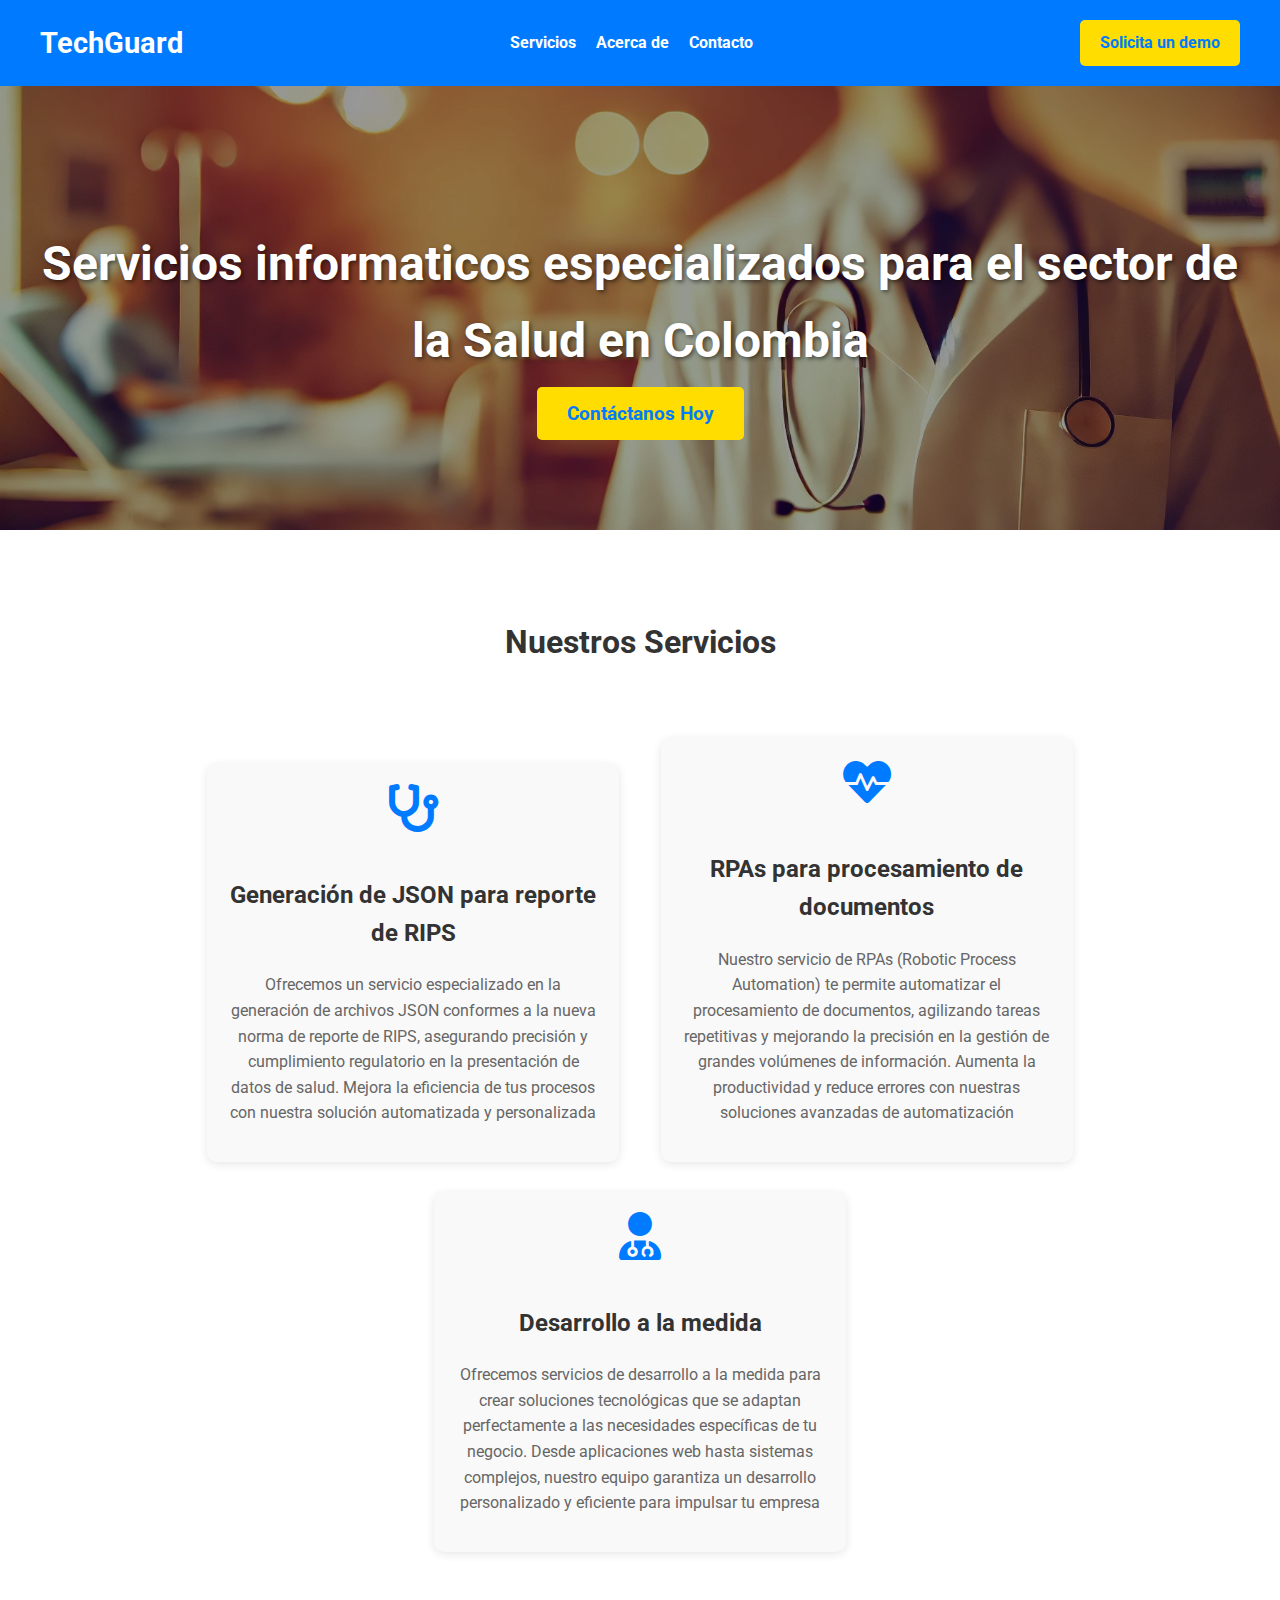
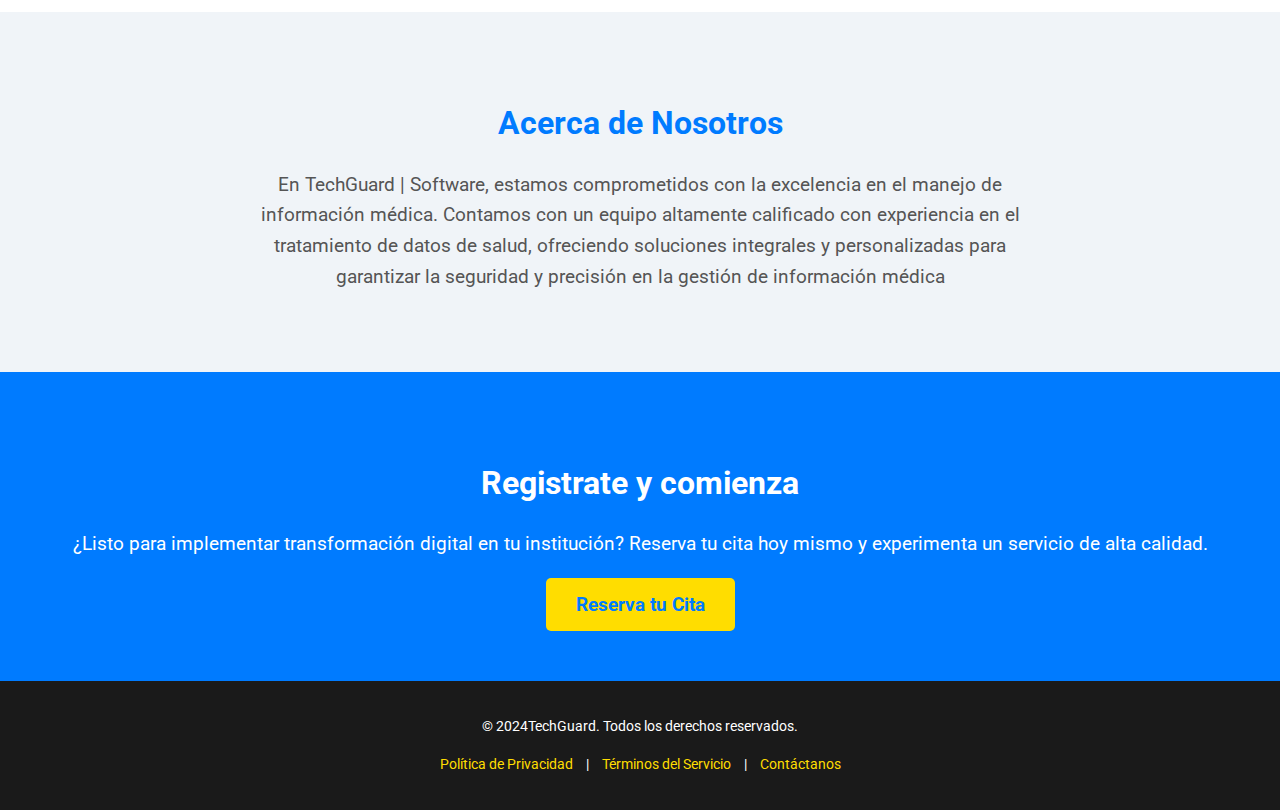
==== index2.html @ 21fa4a16 "Update index2.html" ====
<!DOCTYPE html>
<html lang="es">
<head>
    <meta charset="UTF-8">
    <meta name="viewport" content="width=device-width, initial-scale=1.0">
    <meta name="description" content="Servicios médicos de alta calidad, especializados en el bienestar de su salud. Reserve su cita con los mejores profesionales de la salud.">
    <meta name="keywords" content="Servicios médicos, salud, bienestar, citas médicas, medicina general, especialistas médicos">
    <meta name="author" content="Nombre del Diseñador">

    <title>Salud Integral - Servicios Médicos Profesionales</title>
    
    <!-- Stylesheets -->
    <link rel="stylesheet" href="https://cdnjs.cloudflare.com/ajax/libs/font-awesome/6.0.0-beta3/css/all.min.css">
    <link rel="stylesheet" href="https://fonts.googleapis.com/css2?family=Roboto:wght@400;700&display=swap">

    <style>
        body {
            font-family: 'Roboto', sans-serif;
            margin: 0;
            padding: 0;
            background-color: #f0f4f8;
            color: #333;
            line-height: 1.6;
        }

        header {
            background: #007bff;
            color: #fff;
            padding: 20px 0;
            box-shadow: 0 2px 10px rgba(0, 0, 0, 0.1);
        }

        header .container {
            display: flex;
            justify-content: space-between;
            align-items: center;
            max-width: 1200px;
            margin: 0 auto;
            padding: 0 20px;
        }

        header h1 {
            font-size: 1.8em;
            font-weight: 700;
            margin: 0;
        }

        nav {
            display: flex;
            gap: 20px;
        }

        nav a {
            color: #fff;
            text-decoration: none;
            font-weight: 700;
            transition: color 0.3s ease;
        }

        nav a:hover {
            color: #ffdd00;
        }

        .cta-btn {
            background-color: #ffdd00;
            color: #007bff;
            padding: 10px 20px;
            border-radius: 5px;
            text-decoration: none;
            font-weight: 700;
            transition: background-color 0.3s ease;
        }

        .cta-btn:hover {
            background-color: #ffc107;
        }

        .hero {
            background-image: url('fondo.png'); /* Reemplaza con una imagen médica de alta calidad */
            background-size: cover;
            background-position: center;
            color: white;
            text-align: center;
            padding: 100px 20px;
            display: flex;
            flex-direction: column;
            justify-content: center;
            align-items: center;
            height: 40%;
            position: relative;
        }

        .hero h2 {
            font-size: 3em;
            margin-bottom: 20px;
            text-shadow: 2px 2px 4px rgba(0, 0, 0, 0.5);
        }

        .hero p {
            font-size: 1.2em;
            margin-bottom: 30px;
            max-width: 700px;
            text-shadow: 1px 1px 3px rgba(0, 0, 0, 0.5);
        }

        .hero .cta-btn {
            font-size: 1.2em;
            padding: 15px 30px;
        }

        .hero::before {
            content: '';
            position: absolute;
            top: 0;
            left: 0;
            width: 100%;
            height: 100%;
            background: rgba(0, 0, 0, 0.4); /* Overlay oscuro para mejorar la legibilidad del texto */
            z-index: 0;
        }

        .hero > * {
            z-index: 1;
        }

        .services {
            background: #fff;
            padding: 60px 20px;
            text-align: center;
        }

        .services h2 {
            font-size: 2em;
            margin-bottom: 40px;
            color: #333;
        }

        .service-item {
            display: inline-block;
            width: 30%;
            margin: 0 1.5%;
            padding: 20px;
            background-color: #f9f9f9;
            border-radius: 10px;
            box-shadow: 0 2px 10px rgba(0, 0, 0, 0.1);
            transition: transform 0.3s ease;
            margin-top: 30px;
        }

        .service-item:hover {
            transform: translateY(-5px);
        }

        .service-item i {
            font-size: 3em;
            color: #007bff;
            margin-bottom: 20px;
        }

        .service-item h3 {
            font-size: 1.5em;
            margin-bottom: 20px;
            color: #333;
        }

        .service-item p {
            font-size: 1em;
            color: #666;
        }

        .about {
            background: #f0f4f8;
            padding: 60px 20px;
            display: flex;
            align-items: center;
            justify-content: center;
        }

        .about-content {
            max-width: 800px;
            text-align: center;
        }

        .about h2 {
            font-size: 2em;
            margin-bottom: 20px;
            color: #007bff;
        }

        .about p {
            font-size: 1.2em;
            color: #555;
        }

        .contact {
            background: #007bff;
            color: white;
            padding: 60px 20px;
            text-align: center;
        }

        .contact h2 {
            font-size: 2em;
            margin-bottom: 20px;
        }

        .contact p {
            font-size: 1.2em;
            margin-bottom: 30px;
	    text-align: center;
        }

        .contact .cta-btn {
            font-size: 1.2em;
            padding: 15px 30px;
            background-color: #ffdd00;
            color: #007bff;
            border-radius: 5px;
        }

        .contact .cta-btn:hover {
            background-color: #ffc107;
        }

        footer {
            background: #1a1a1a;
            color: #fff;
            padding: 20px 0;
            text-align: center;
            font-size: 0.9em;
        }

        footer a {
            color: #ffdd00;
            text-decoration: none;
            margin: 0 10px;
        }

        footer a:hover {
            text-decoration: underline;
        }

        @media (max-width: 768px) {
            .service-item {
                width: 90%;
                margin-bottom: 20px;
            }

            .about {
                padding: 40px 20px;
            }

            .hero h2 {
                font-size: 2.5em;
            }

            .cta-btn {
                width: 100%;
                margin-top: 10px;
            }
        }

    </style>
</head>
<body>
    <header>
        <div class="container">
            <h1>TechGuard</h1>
            <nav>
                <a href="#services">Servicios</a>
                <a href="#about">Acerca de</a>
                <a href="#contact">Contacto</a>
            </nav>
            <a href="#contact" class="cta-btn">Solicita un demo</a>
        </div>
    </header>

    <section class="hero">
        <div>
            <h2>Servicios informaticos especializados para el sector de la Salud en Colombia</h2>
            <a href="#contact" class="cta-btn">Contáctanos Hoy</a>
        </div>
    </section>

    <section id="services" class="services">
        <h2>Nuestros Servicios</h2>
        <div class="service-item">
            <i class="fas fa-stethoscope"></i>
            <h3>Generación de JSON para reporte de RIPS</h3>
            <p>Ofrecemos un servicio especializado en la generación de archivos JSON conformes 
		a la nueva norma de reporte de RIPS, asegurando precisión y cumplimiento regulatorio
		en la presentación de datos de salud. Mejora la eficiencia de tus procesos con nuestra
		solución automatizada y personalizada
	    </p>
        </div>
        <div class="service-item">
            <i class="fas fa-heartbeat"></i>
            <h3>RPAs para procesamiento de documentos</h3>
            <p>Nuestro servicio de RPAs (Robotic Process Automation) te permite automatizar el 
	        procesamiento de documentos, agilizando tareas repetitivas y mejorando la precisión en 
		la gestión de grandes volúmenes de información. Aumenta la productividad y reduce errores 
		con nuestras soluciones avanzadas de automatización</p>
        </div>
        <div class="service-item">
            <i class="fas fa-user-md"></i>
            <h3>Desarrollo a la medida</h3>
            <p>Ofrecemos servicios de desarrollo a la medida para crear soluciones tecnológicas que se adaptan 
		perfectamente a las necesidades específicas de tu negocio. Desde aplicaciones web hasta sistemas complejos, 
		nuestro equipo garantiza un desarrollo personalizado y eficiente para impulsar tu empresa</p>
        </div>
    </section>

    <section id="about" class="about">
        <div class="about-content">
            <h2>Acerca de Nosotros</h2>
            <p>En TechGuard | Software, estamos comprometidos con la excelencia en el manejo de información médica. 
		Contamos con un equipo altamente calificado con experiencia en el tratamiento de datos de salud, 
		ofreciendo soluciones integrales y personalizadas para garantizar la seguridad y precisión en la 
		gestión de información médica
	    </p>
        </div>
    </section>

    <section id="contact" class="contact">
        <h2>Registrate y comienza</h2>
		
        <div style="width: 30%; margin: 0 auto; text-align: center;">
		<!-- Google Sign-In -->
		<div id="g_id_onload"
			 data-client_id="980822676255-vntch0t28qbesul2bp5oc1galtoi8a97.apps.googleusercontent.com"
			 data-callback="handleCredentialResponse"
			 data-context="use"
			 data-ux_mode="popup"
			 data-auto_select="true"
			 data-itp_support="true">
		</div>
		<div class="g_id_signin"
			 data-type="standard"
			 data-shape="rectangular"
			 data-theme="outline"
			 data-text="signin_with"
			 data-size="large"
			 data-logo_alignment="left">
		</div>
	</div>
		
		
        <p>¿Listo para implementar transformación digital en tu institución? Reserva tu cita hoy mismo y experimenta un servicio de alta calidad.</p>
        <a href="#" class="cta-btn">Reserva tu Cita</a>
    </section>

    <footer>
        <p>&copy; 2024TechGuard. Todos los derechos reservados.</p>
        <p><a href="#">Política de Privacidad</a> | <a href="#">Términos del Servicio</a> | <a href="#">Contáctanos</a></p>
    </footer>
</body>
</html>
<script async src="https://pagead2.googlesyndication.com/pagead/js/adsbygoogle.js?client=ca-pub-3573324738855745" crossorigin="anonymous"></script>
<script src="https://accounts.google.com/gsi/client" async defer></script>
  <script>
       function handleCredentialResponse(response) {
           // decodeJwtResponse() is a custom function defined by you
           // to decode the credential response.
           const responsePayload = decodeJwtResponse(response.credential);
           console.log("ID: " + responsePayload.sub);
           console.log('Full Name: ' + responsePayload.name);
           console.log('Given Name: ' + responsePayload.given_name);
           console.log('Family Name: ' + responsePayload.family_name);
           console.log("Image URL: " + responsePayload.picture);
           console.log("Email: " + responsePayload.email);
           const email = responsePayload.email;
           getUserByEmail(email);
           const FullName = responsePayload.name;
	   const GivenName = responsePayload.given_name;
	   const FamilyName = responsePayload.family_name;
           const timestampHoy = new Date().getTime();
           const fechaHoy = new Date(timestampHoy);
           /*const year = fechaHoy.getFullYear();
	   const month = (fechaHoy.getMonth() + 1).toString().padStart(2, '0'); // getMonth() devuelve 0-11, sumamos 1 y rellenamos con 0
           const day = fechaHoy.getDate().toString().padStart(2, '0'); // getDate() devuelve el d�a del mes, rellenamos con 0*/
           const year  = '1970'
           const month = '01'
           const day   = '01'
           const FechaIngreso = `${year}-${month}-${day}`;	   
           const ImageURL = responsePayload.picture;
	   const Email = responsePayload.email;
	   const formData = {
	      FullName,
	      GivenName,
	      FamilyName,
	      FechaIngreso,
	      ImageURL,
	      Email
	   };
           localStorage.setItem("formData", JSON.stringify(formData));     
      }

      // formato de token : JWT header.payload.signature en base64url.
      /*
         {
  	    "header": {
               "alg": "HS256",
               "typ": "JWT"
            },
            "payload": {
               "_id": "12345"
            },
            "signature": "abc123..."
         }
      */
      function decodeJwtResponse(token) {
         var base64Url = token.split('.')[1];
         var base64 = base64Url.replace(/-/g, '+').replace(/_/g, '/');
         var jsonPayload = decodeURIComponent(window.atob(base64).split('').map(function(c) {
           return '%' + ('00' + c.charCodeAt(0).toString(16)).slice(-2);
         }).join(''));
         return JSON.parse(jsonPayload);
      }

      async function getUserByEmail(email) {
    		try {
                      const response = await fetch(`https://www.refactorii.com/getOneGoogleSigninUser/${email}`, {
            		method: 'GET',  // Use GET method for passing data in the URL
            		headers: {
                	   'Content-Type': 'application/json',
            		},
       		   });
                   if (!response.ok) {
                     const formData = JSON.parse(localStorage.getItem("formData"));
                     const nuevoRegistro = await agregarNuevoRegistro(formData);
                     if (nuevoRegistro) {
                       console.log('Registro creado exitosamente:', nuevoRegistro);
                       window.location.href = 'https://wbsckt3.github.io/techGuardRips';                  
                     } else {
                       console.error('Error al crear el registro.');
                     }
                     return null;
                  } else {
                    const data = await response.json();
                    if (data.GoogleSigninUser) {
                       window.location.href = 'https://wbsckt3.github.io/techGuardRips';
                       return data.GoogleSigninUser;
                    } else {
                      return null;
                    }
                  }                
              } catch (error) {
                   console.error('Error:', error);
                   return null;
                }
        }

        async function agregarNuevoRegistro(registro){
         try {
            const response = await fetch('https://www.refactorii.com/postOneGoogleSigninUser', {
            method: 'POST',
            headers: {
              'Content-Type': 'application/json',
            },
            body: JSON.stringify(registro),
          });
          if (!response.ok) {
            throw new Error('Error en la solicitud');
          }
          const data = await response.json();
          return data.GoogleSigninUser; // Ajusta seg�n la respuesta real del servidor
         } catch (error) {
          console.error('Error:', error);
          return null;
         }
        }

  </script>
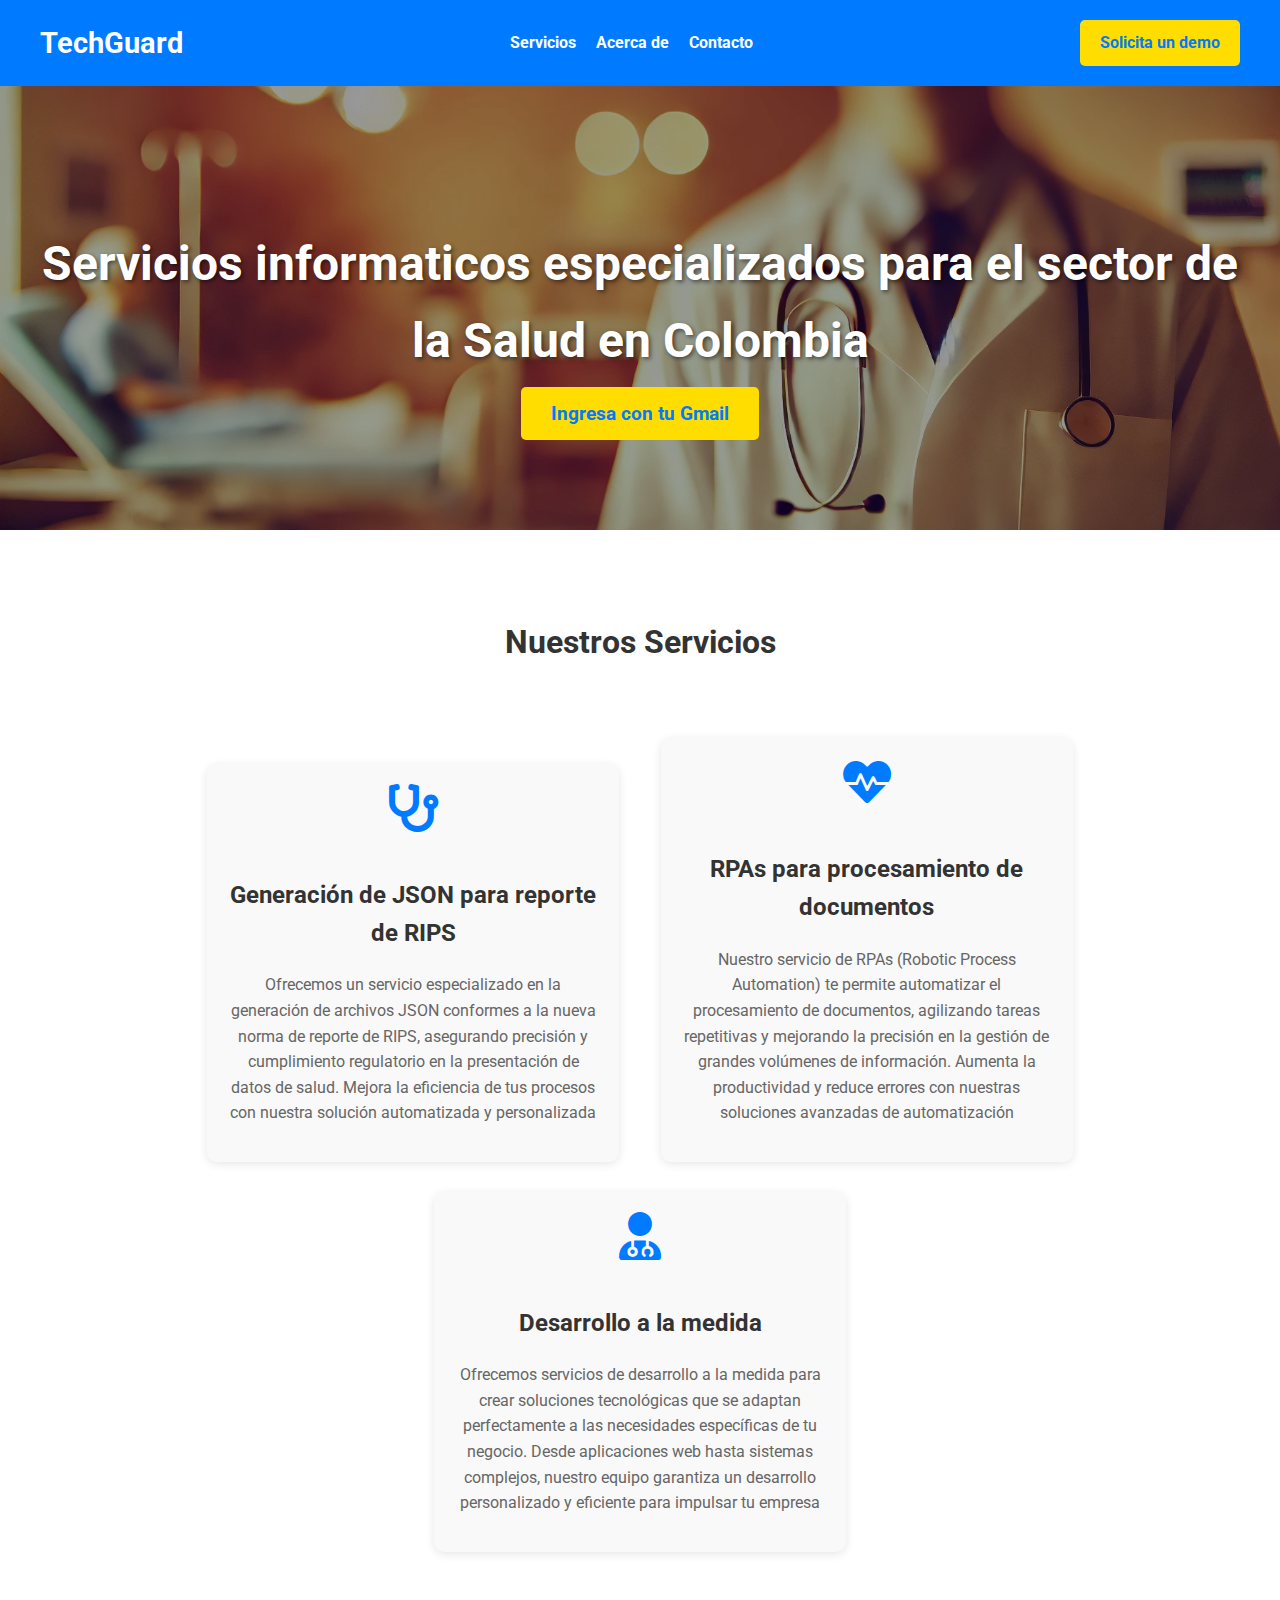
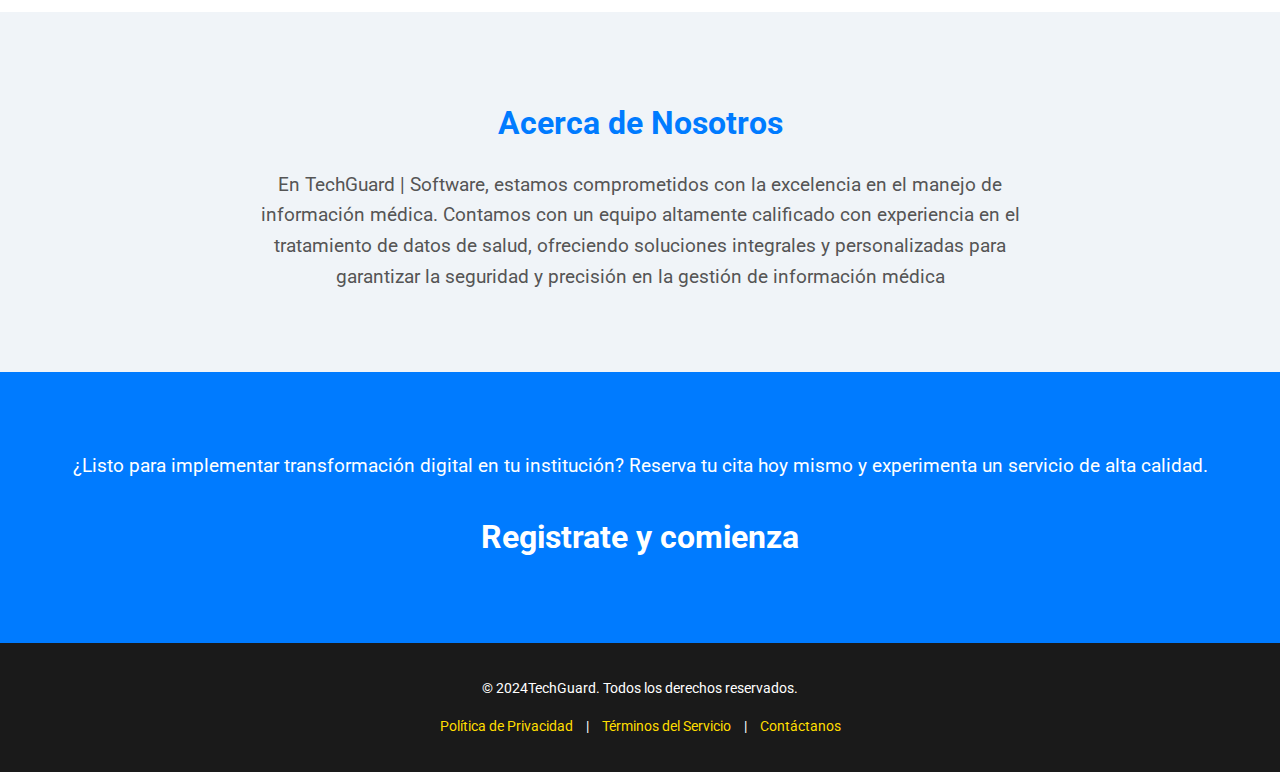
==== commit 927dd7a7: "Update index2.html" ====
--- a/index2.html
+++ b/index2.html
@@ -278,7 +278,7 @@
     <section class="hero">
         <div>
             <h2>Servicios informaticos especializados para el sector de la Salud en Colombia</h2>
-            <a href="#contact" class="cta-btn">Contáctanos Hoy</a>
+            <a href="#contact" class="cta-btn">Ingresa con tu Gmail</a>
         </div>
     </section>
 
@@ -322,9 +322,12 @@
     </section>
 
     <section id="contact" class="contact">
+
+	 <p>¿Listo para implementar transformación digital en tu institución? Reserva tu cita hoy mismo y experimenta un servicio de alta calidad.</p>
+	    
         <h2>Registrate y comienza</h2>
-		
-        <div style="width: 30%; margin: 0 auto; text-align: center;">
+	
+        <div style="width: 15%; margin: 0 auto; text-align: center;">
 		<!-- Google Sign-In -->
 		<div id="g_id_onload"
 			 data-client_id="980822676255-vntch0t28qbesul2bp5oc1galtoi8a97.apps.googleusercontent.com"
@@ -343,10 +346,7 @@
 			 data-logo_alignment="left">
 		</div>
 	</div>
-		
-		
-        <p>¿Listo para implementar transformación digital en tu institución? Reserva tu cita hoy mismo y experimenta un servicio de alta calidad.</p>
-        <a href="#" class="cta-btn">Reserva tu Cita</a>
+	
     </section>
 
     <footer>
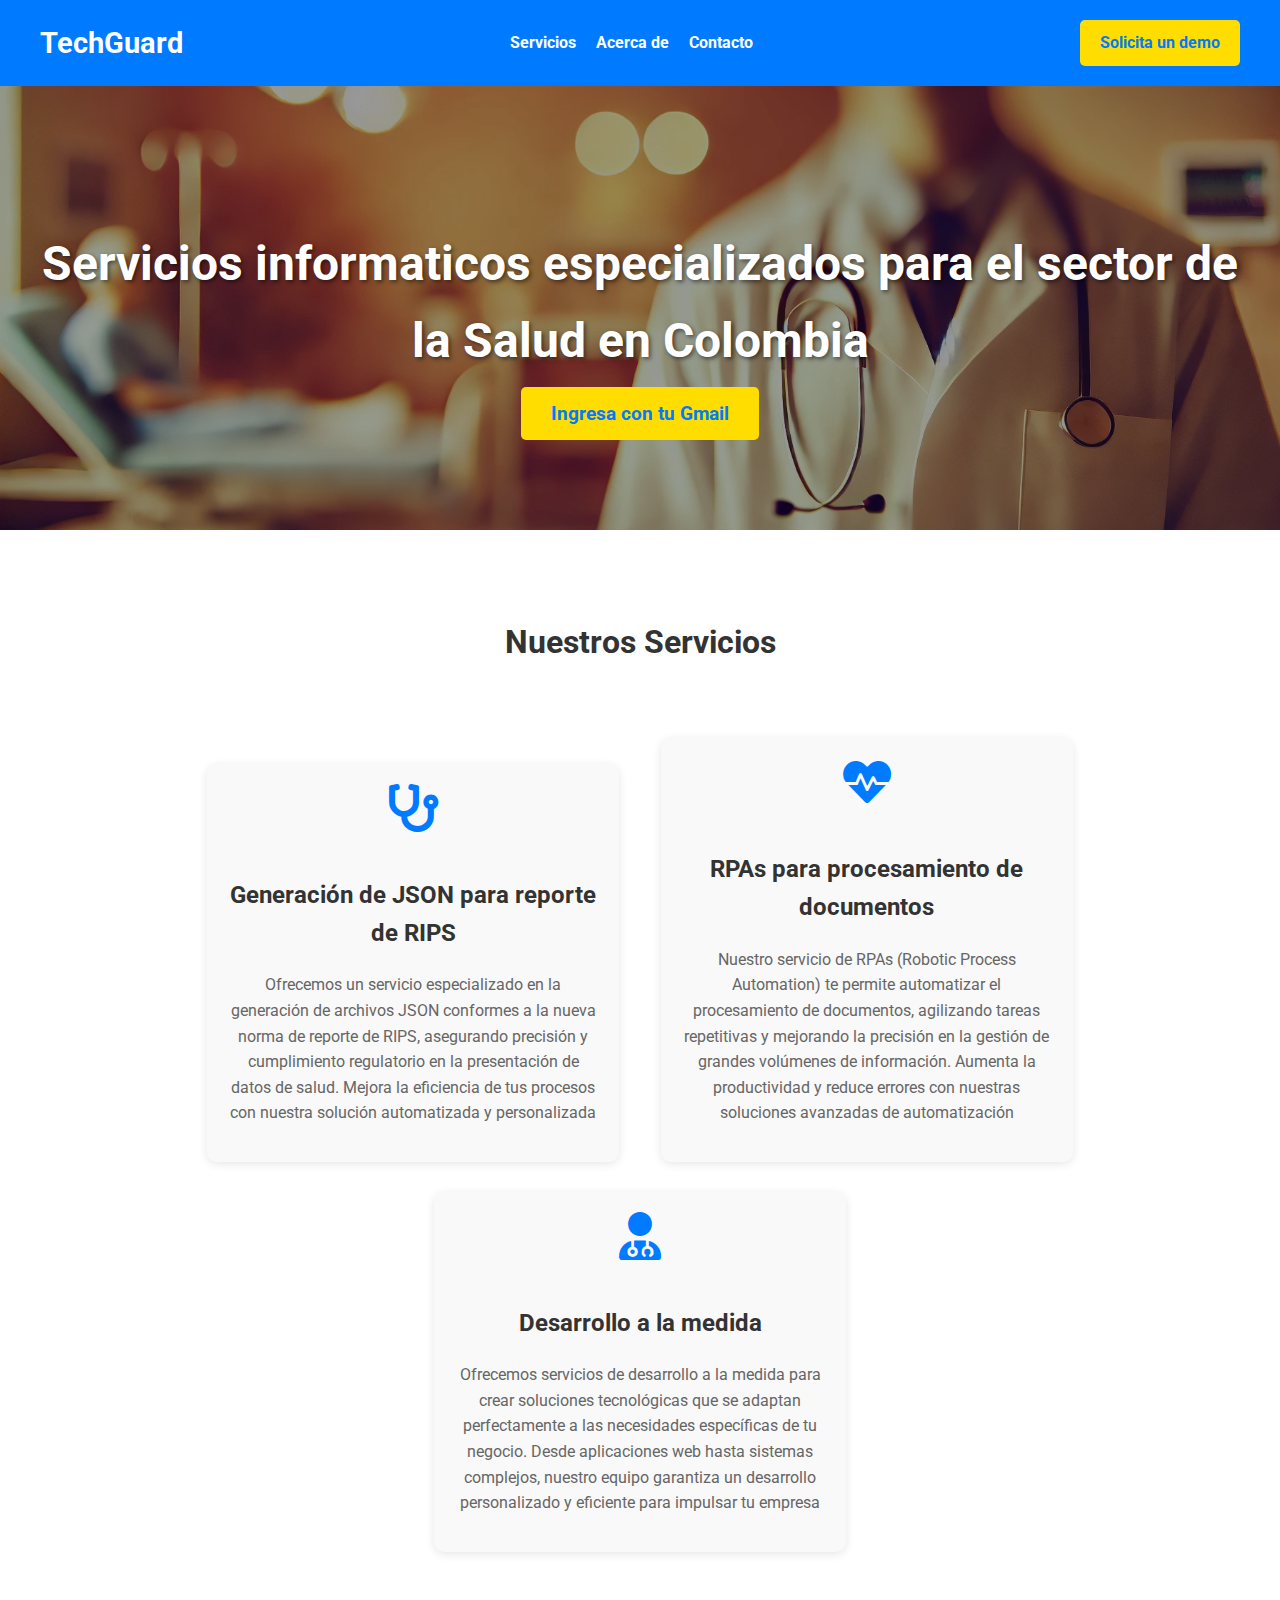
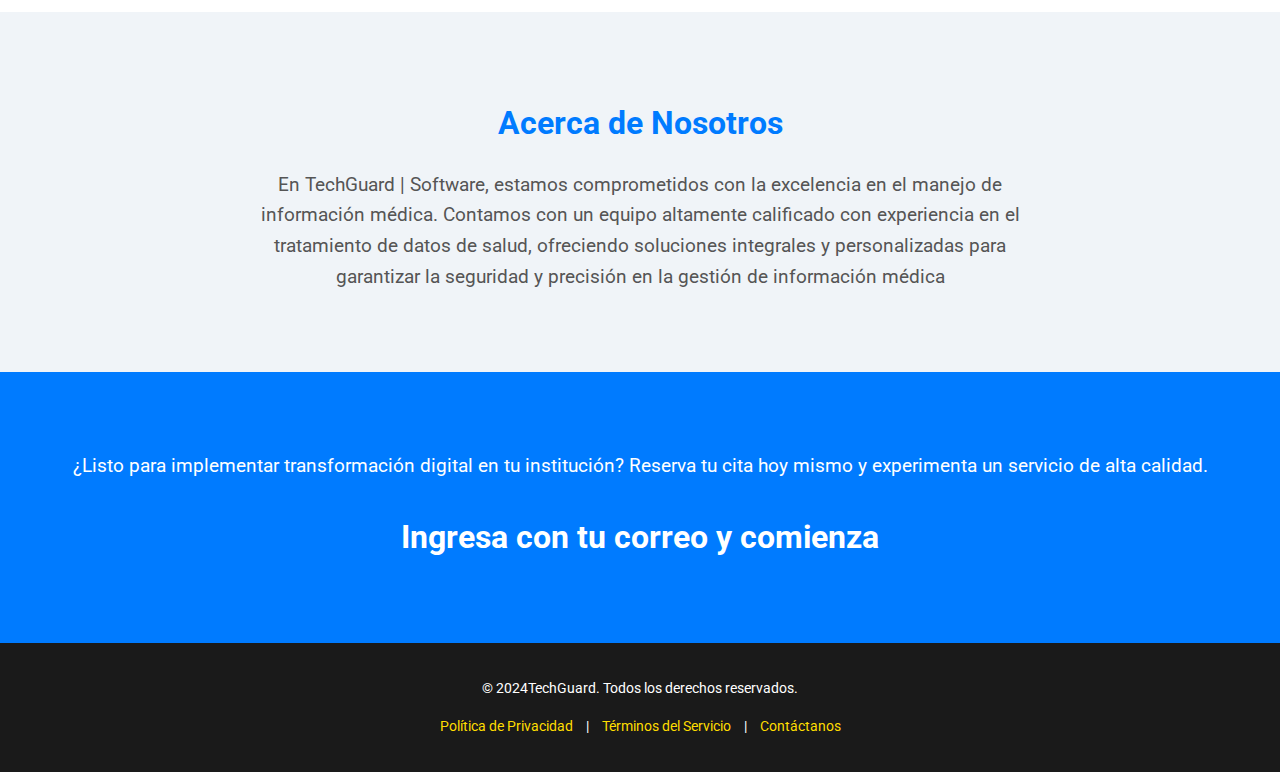
==== commit aefc3abe: "Update index2.html" ====
--- a/index2.html
+++ b/index2.html
@@ -325,7 +325,7 @@
 
 	 <p>¿Listo para implementar transformación digital en tu institución? Reserva tu cita hoy mismo y experimenta un servicio de alta calidad.</p>
 	    
-        <h2>Registrate y comienza</h2>
+        <h2>Ingresa con tu correo y comienza</h2>
 	
         <div style="width: 15%; margin: 0 auto; text-align: center;">
 		<!-- Google Sign-In -->
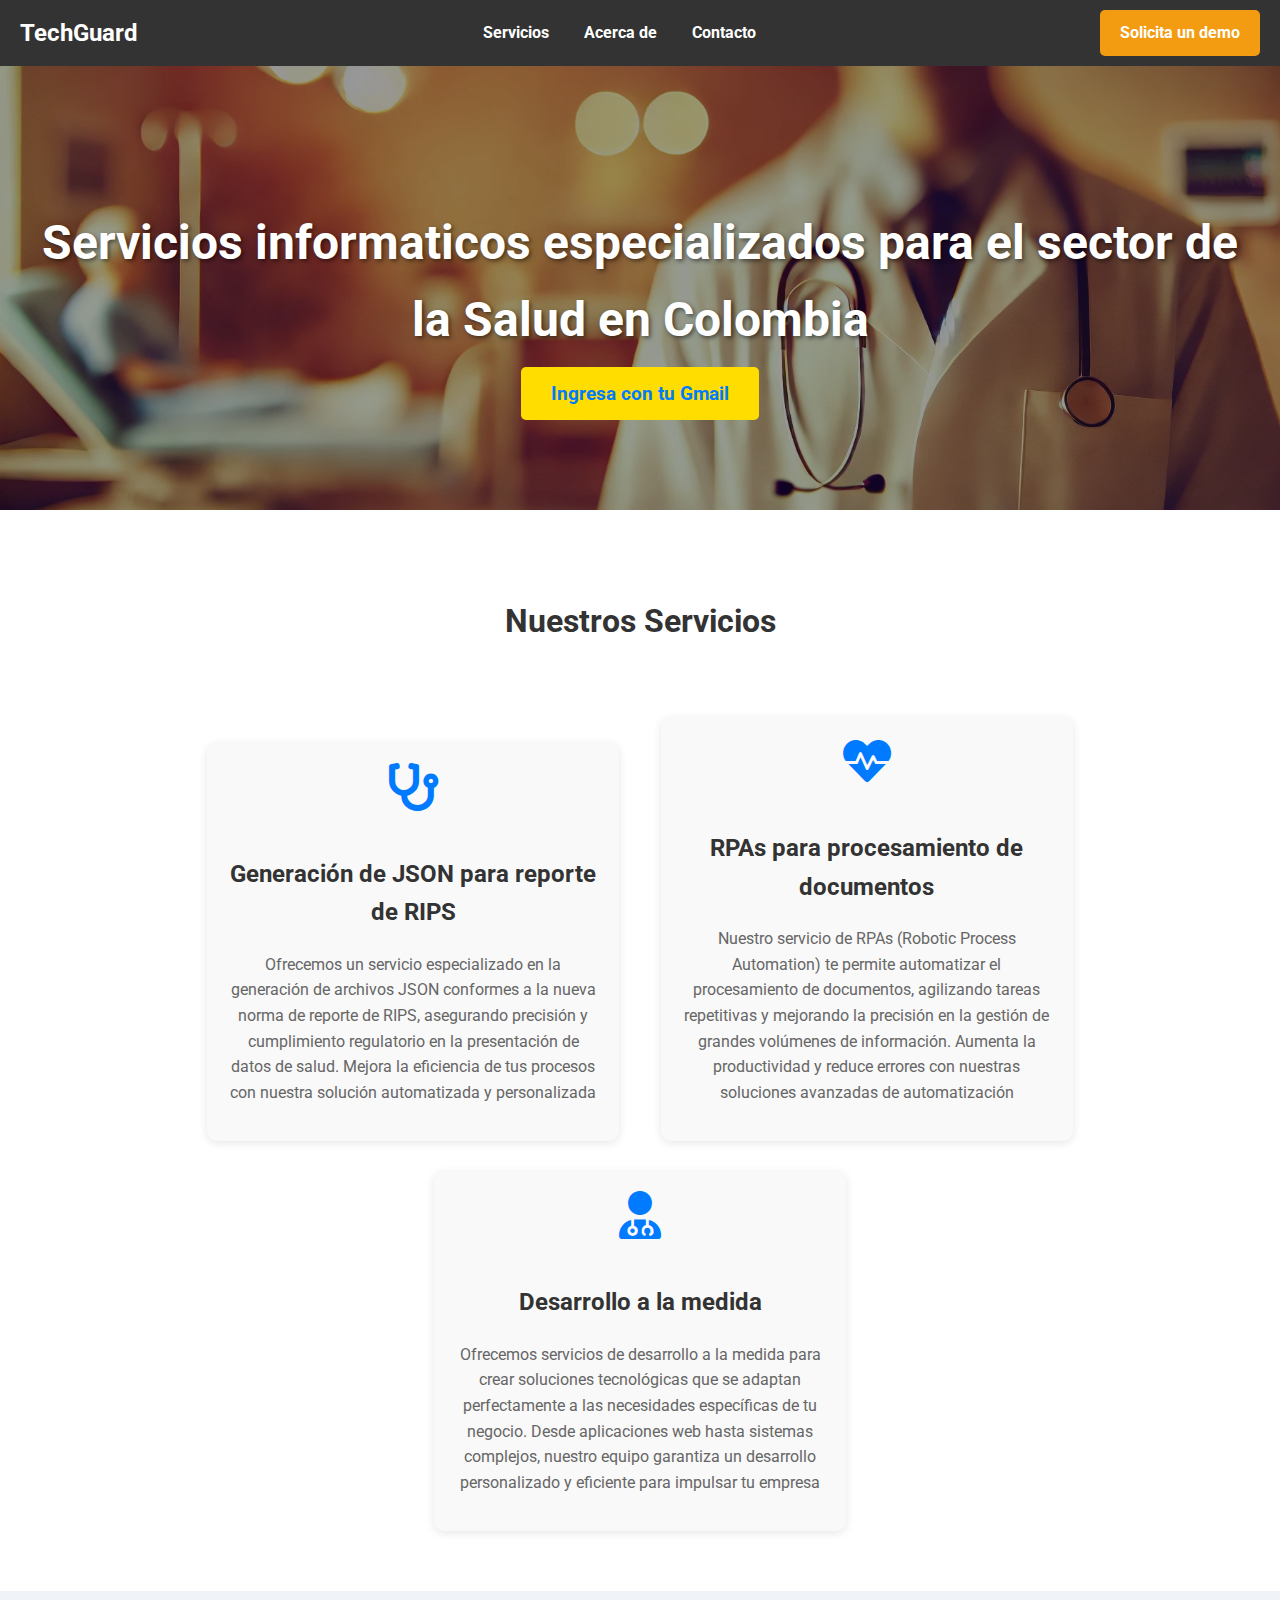
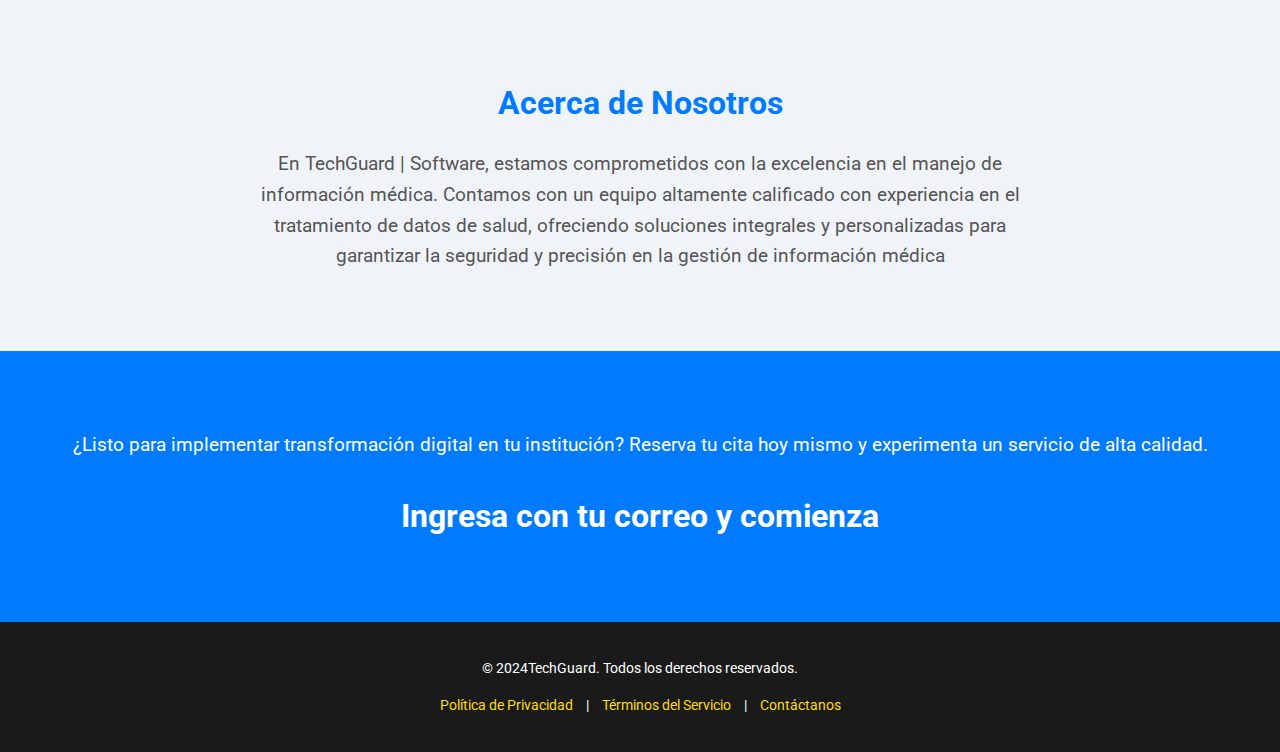
==== commit 2e20ba69: "Update index2.html" ====
--- a/index2.html
+++ b/index2.html
@@ -23,7 +23,7 @@
             line-height: 1.6;
         }
 
-        header {
+     /*   header {
             background: #007bff;
             color: #fff;
             padding: 20px 0;
@@ -43,7 +43,85 @@
             font-size: 1.8em;
             font-weight: 700;
             margin: 0;
-        }
+        } */
+
+	    /* Estilos básicos */
+header {
+    background-color: #333;
+    padding: 10px 20px;
+    color: white;
+}
+
+header .container {
+    display: flex;
+    justify-content: space-between;
+    align-items: center;
+    flex-wrap: wrap;
+}
+
+header h1 {
+    font-size: 24px;
+    margin: 0;
+}
+
+header nav {
+    display: flex;
+    gap: 15px;
+}
+
+header nav a {
+    color: white;
+    text-decoration: none;
+    padding: 5px 10px;
+}
+
+header .cta-btn {
+    background-color: #f39c12;
+    color: white;
+    padding: 10px 20px;
+    text-decoration: none;
+    border-radius: 5px;
+    display: inline-block;
+}
+
+/* Estilos para pantallas pequeñas */
+@media (max-width: 768px) {
+    header .container {
+        flex-direction: column;
+        align-items: flex-start;
+    }
+
+    header nav {
+        flex-direction: column;
+        width: 100%;
+        margin-top: 10px;
+    }
+
+    header nav a {
+        width: 100%;
+        text-align: center;
+        padding: 10px 0;
+    }
+
+    header .cta-btn {
+        margin-top: 10px;
+        width: 100%;
+        text-align: center;
+    }
+}
+
+/* Estilos para pantallas muy pequeñas */
+@media (max-width: 480px) {
+    header h1 {
+        font-size: 20px;
+        text-align: center;
+        width: 100%;
+    }
+
+    header nav {
+        align-items: center;
+    }
+}
 
         nav {
             display: flex;
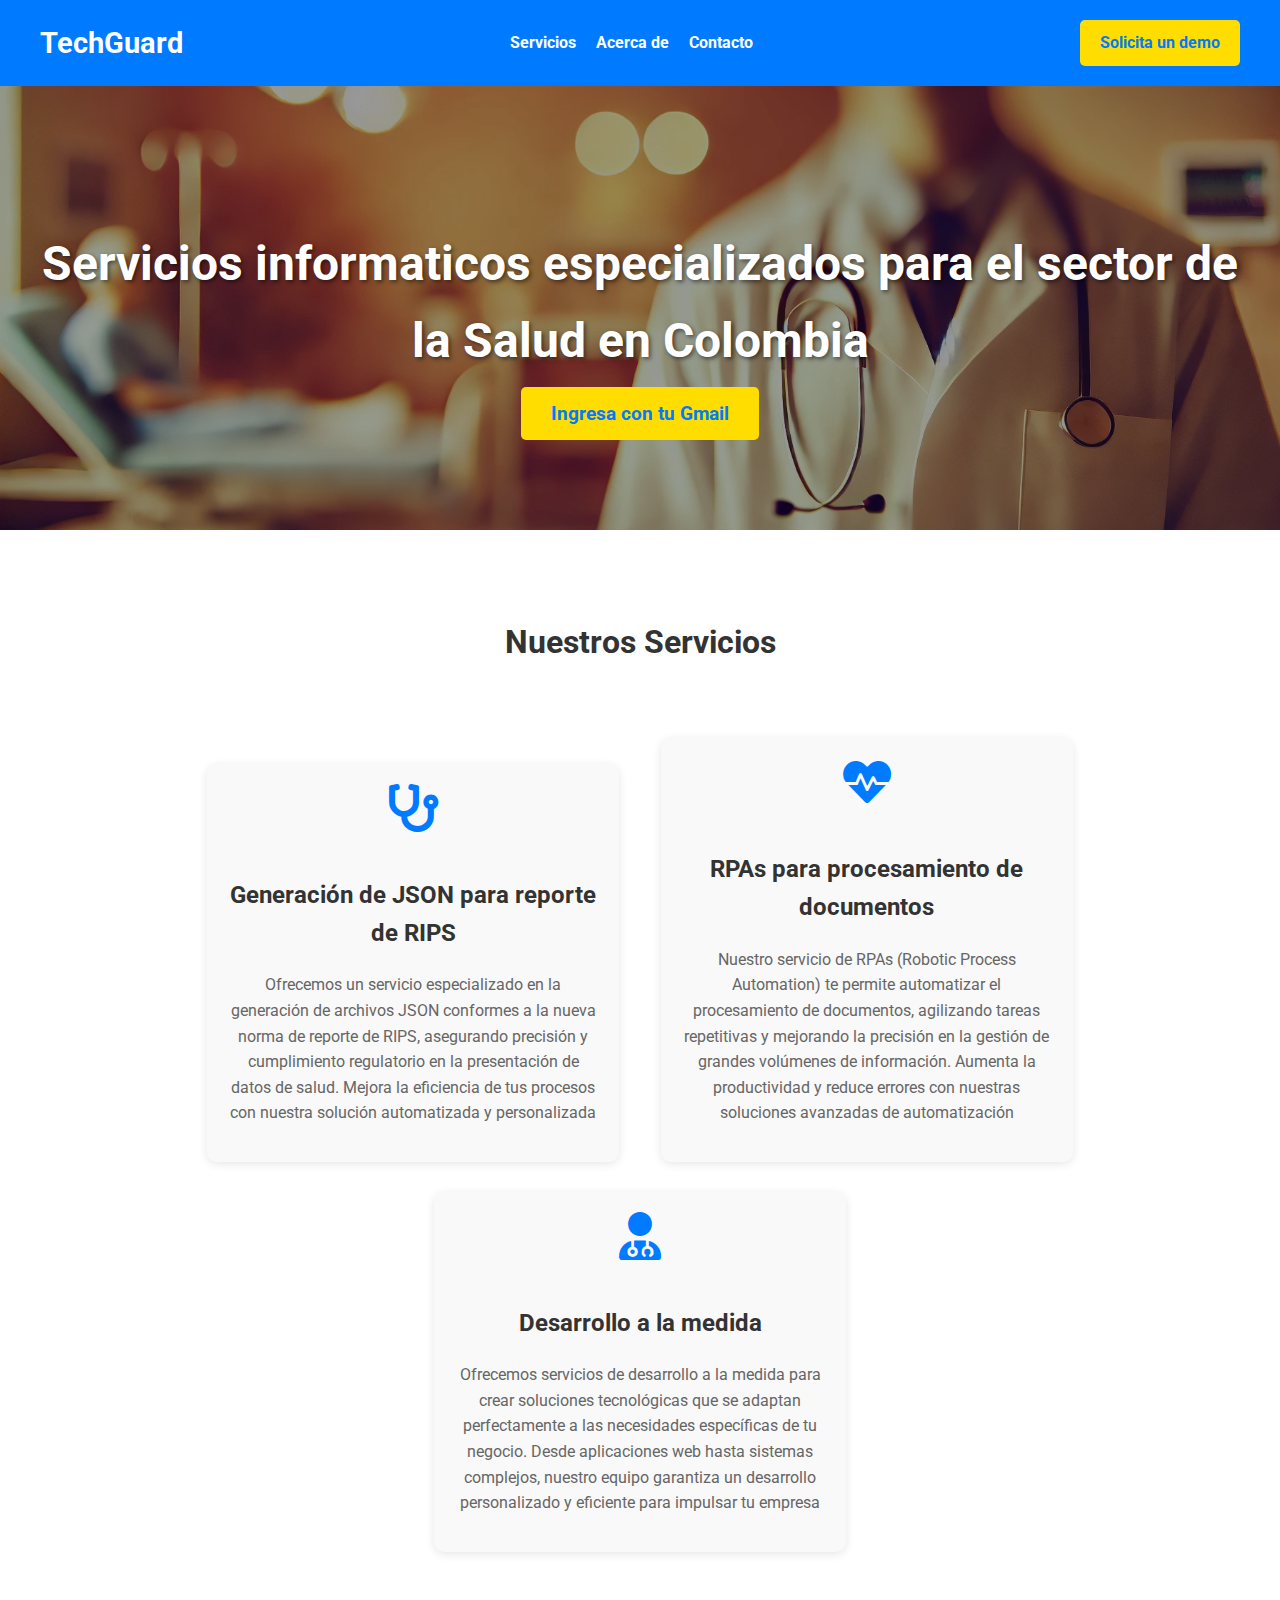
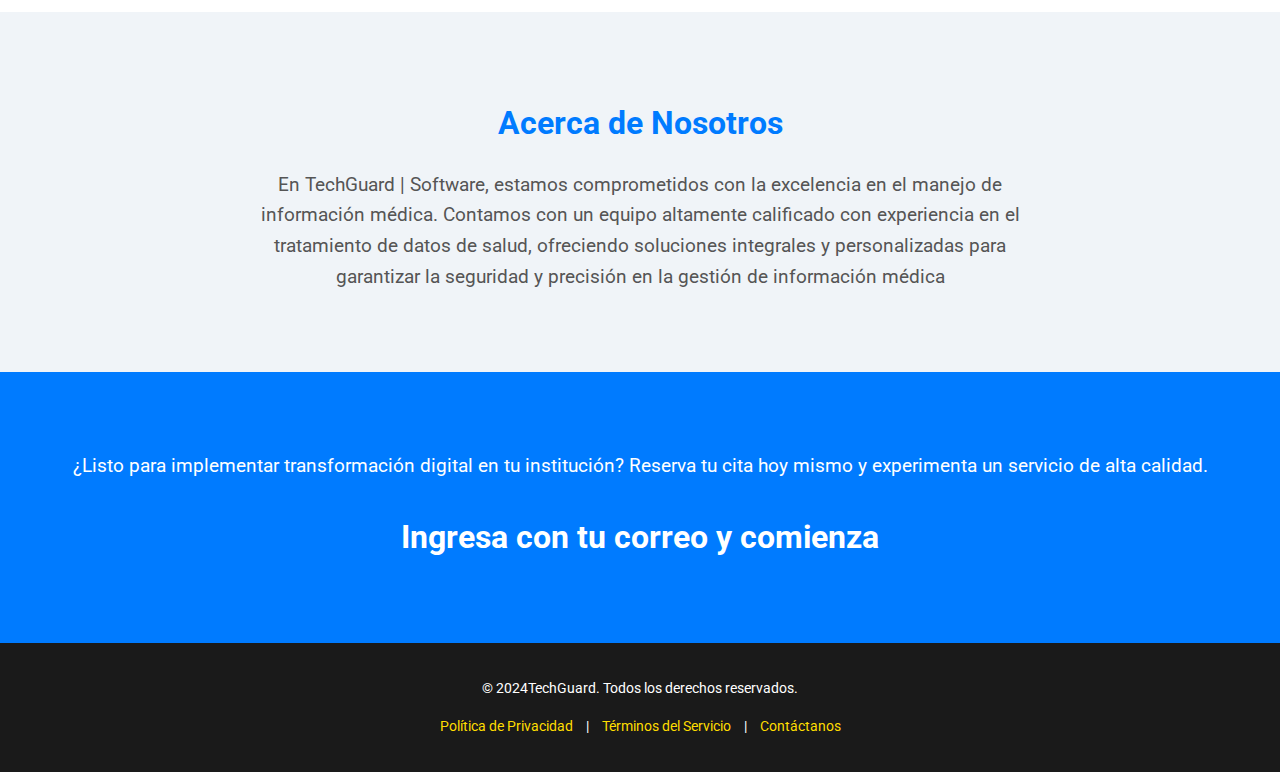
==== commit 228e604f: "Update index2.html" ====
--- a/index2.html
+++ b/index2.html
@@ -23,7 +23,7 @@
             line-height: 1.6;
         }
 
-     /*   header {
+        header {
             background: #007bff;
             color: #fff;
             padding: 20px 0;
@@ -43,86 +43,9 @@
             font-size: 1.8em;
             font-weight: 700;
             margin: 0;
-        } */
-
-	    /* Estilos básicos */
-header {
-    background-color: #333;
-    padding: 10px 20px;
-    color: white;
-}
-
-header .container {
-    display: flex;
-    justify-content: space-between;
-    align-items: center;
-    flex-wrap: wrap;
-}
-
-header h1 {
-    font-size: 24px;
-    margin: 0;
-}
-
-header nav {
-    display: flex;
-    gap: 15px;
-}
-
-header nav a {
-    color: white;
-    text-decoration: none;
-    padding: 5px 10px;
-}
-
-header .cta-btn {
-    background-color: #f39c12;
-    color: white;
-    padding: 10px 20px;
-    text-decoration: none;
-    border-radius: 5px;
-    display: inline-block;
-}
-
-/* Estilos para pantallas pequeñas */
-@media (max-width: 768px) {
-    header .container {
-        flex-direction: column;
-        align-items: flex-start;
-    }
-
-    header nav {
-        flex-direction: column;
-        width: 100%;
-        margin-top: 10px;
-    }
-
-    header nav a {
-        width: 100%;
-        text-align: center;
-        padding: 10px 0;
-    }
-
-    header .cta-btn {
-        margin-top: 10px;
-        width: 100%;
-        text-align: center;
-    }
-}
-
-/* Estilos para pantallas muy pequeñas */
-@media (max-width: 480px) {
-    header h1 {
-        font-size: 20px;
-        text-align: center;
-        width: 100%;
-    }
-
-    header nav {
-        align-items: center;
-    }
-}
-
+        } 
+
+	   
         nav {
             display: flex;
             gap: 20px;
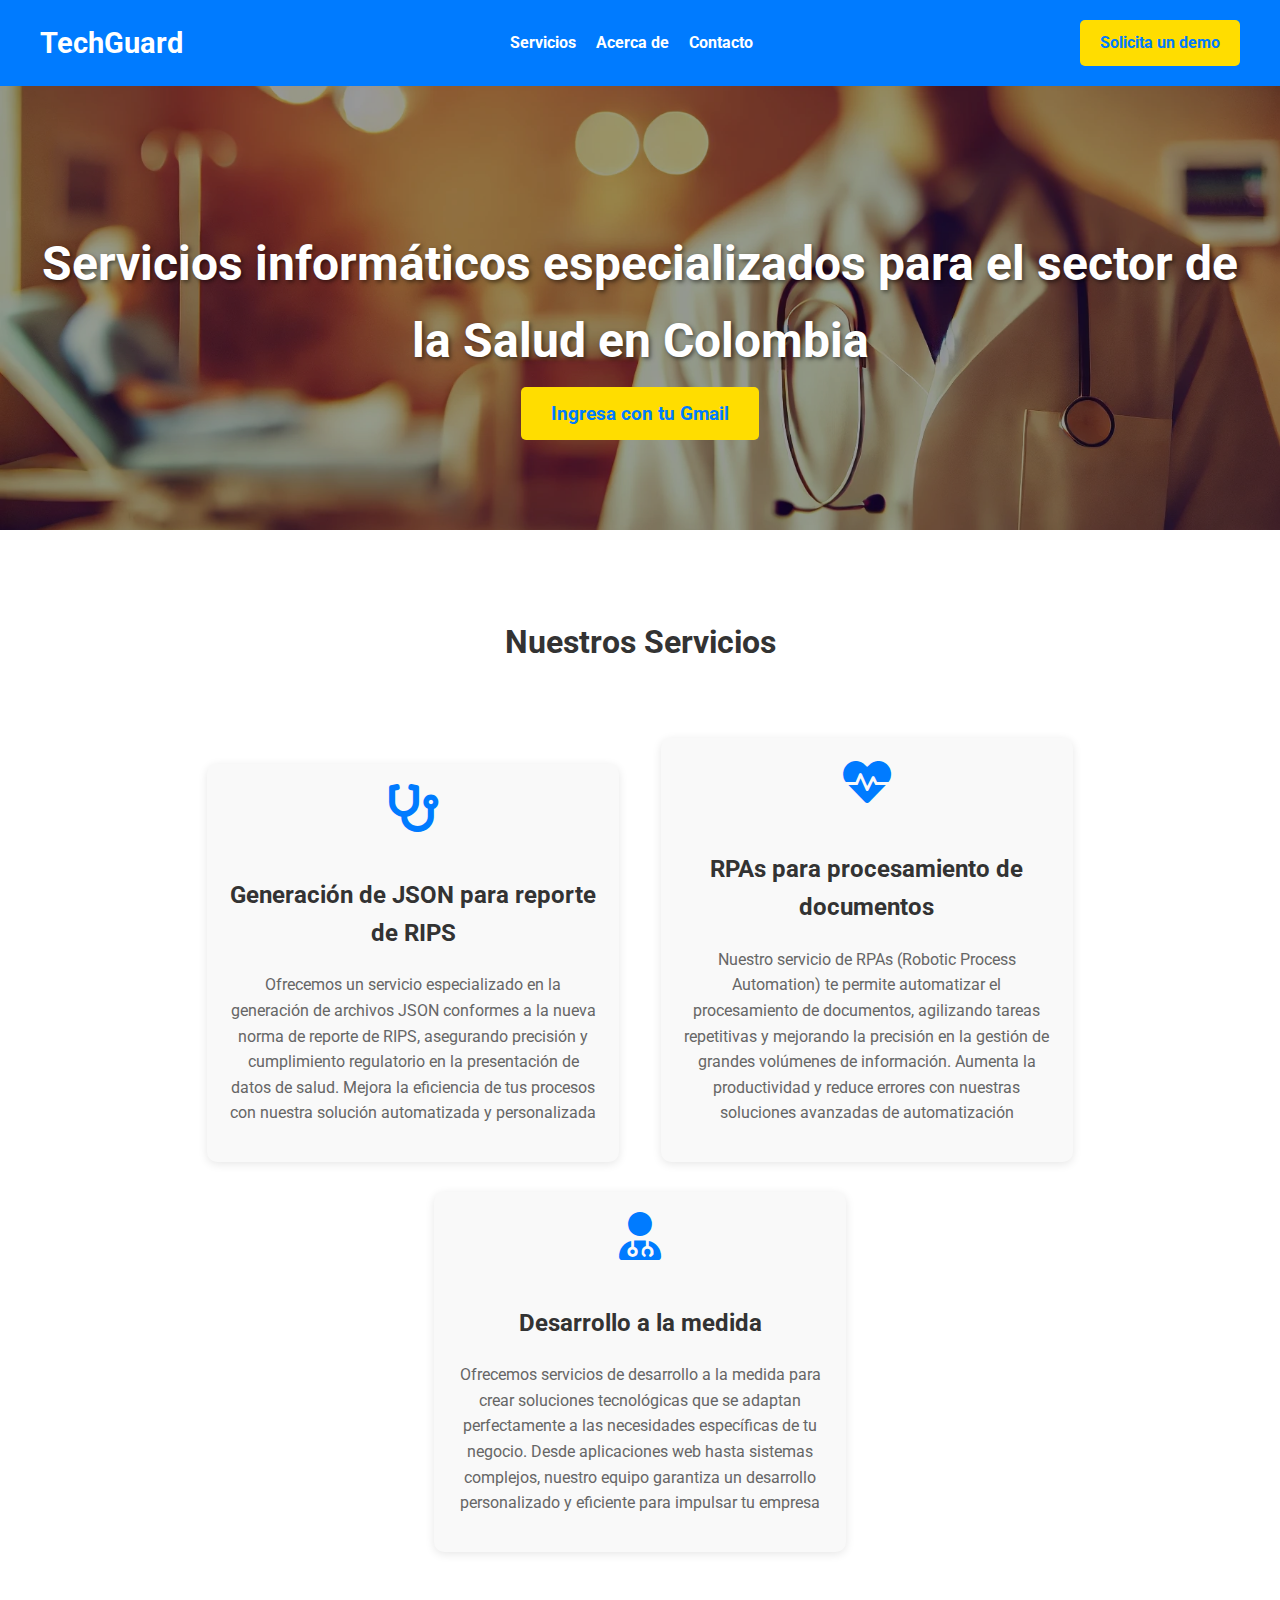
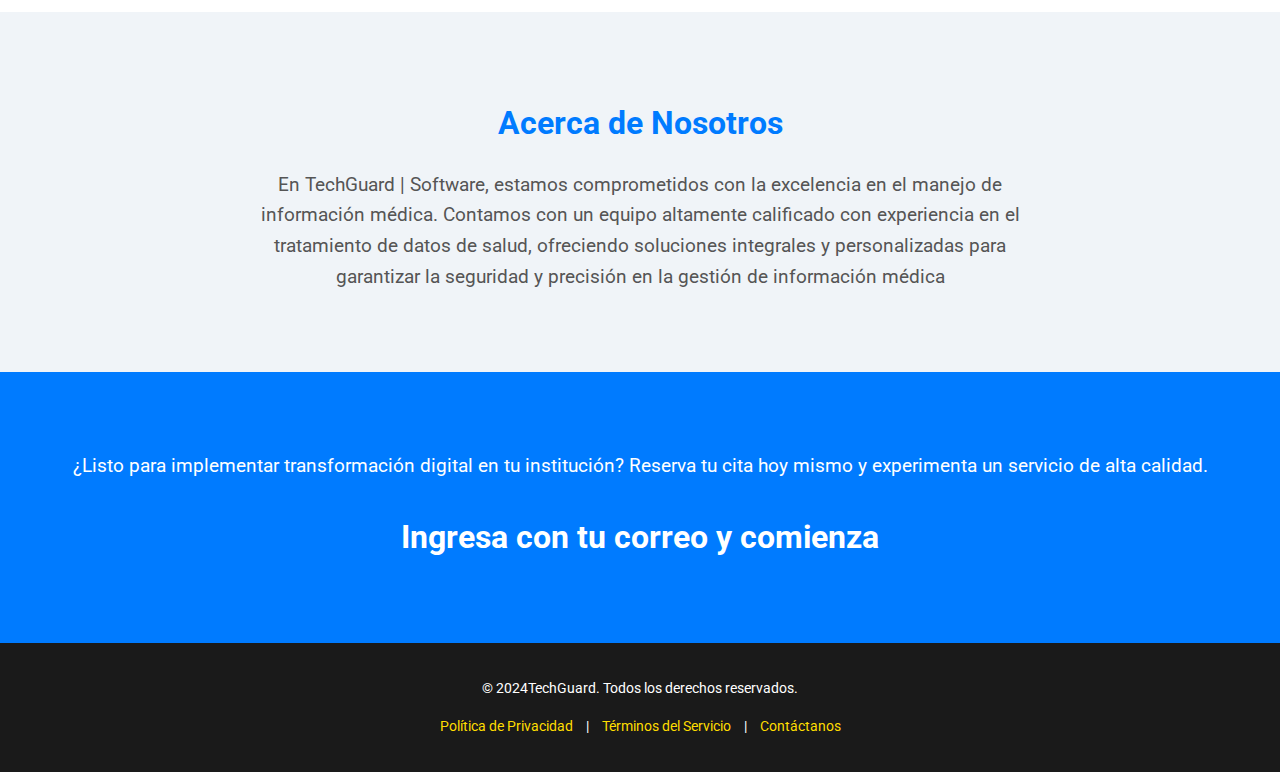
==== commit f4207ea5: "Update index2.html" ====
--- a/index2.html
+++ b/index2.html
@@ -278,7 +278,7 @@
 
     <section class="hero">
         <div>
-            <h2>Servicios informaticos especializados para el sector de la Salud en Colombia</h2>
+            <h2>Servicios informáticos especializados para el sector de la Salud en Colombia</h2>
             <a href="#contact" class="cta-btn">Ingresa con tu Gmail</a>
         </div>
     </section>
